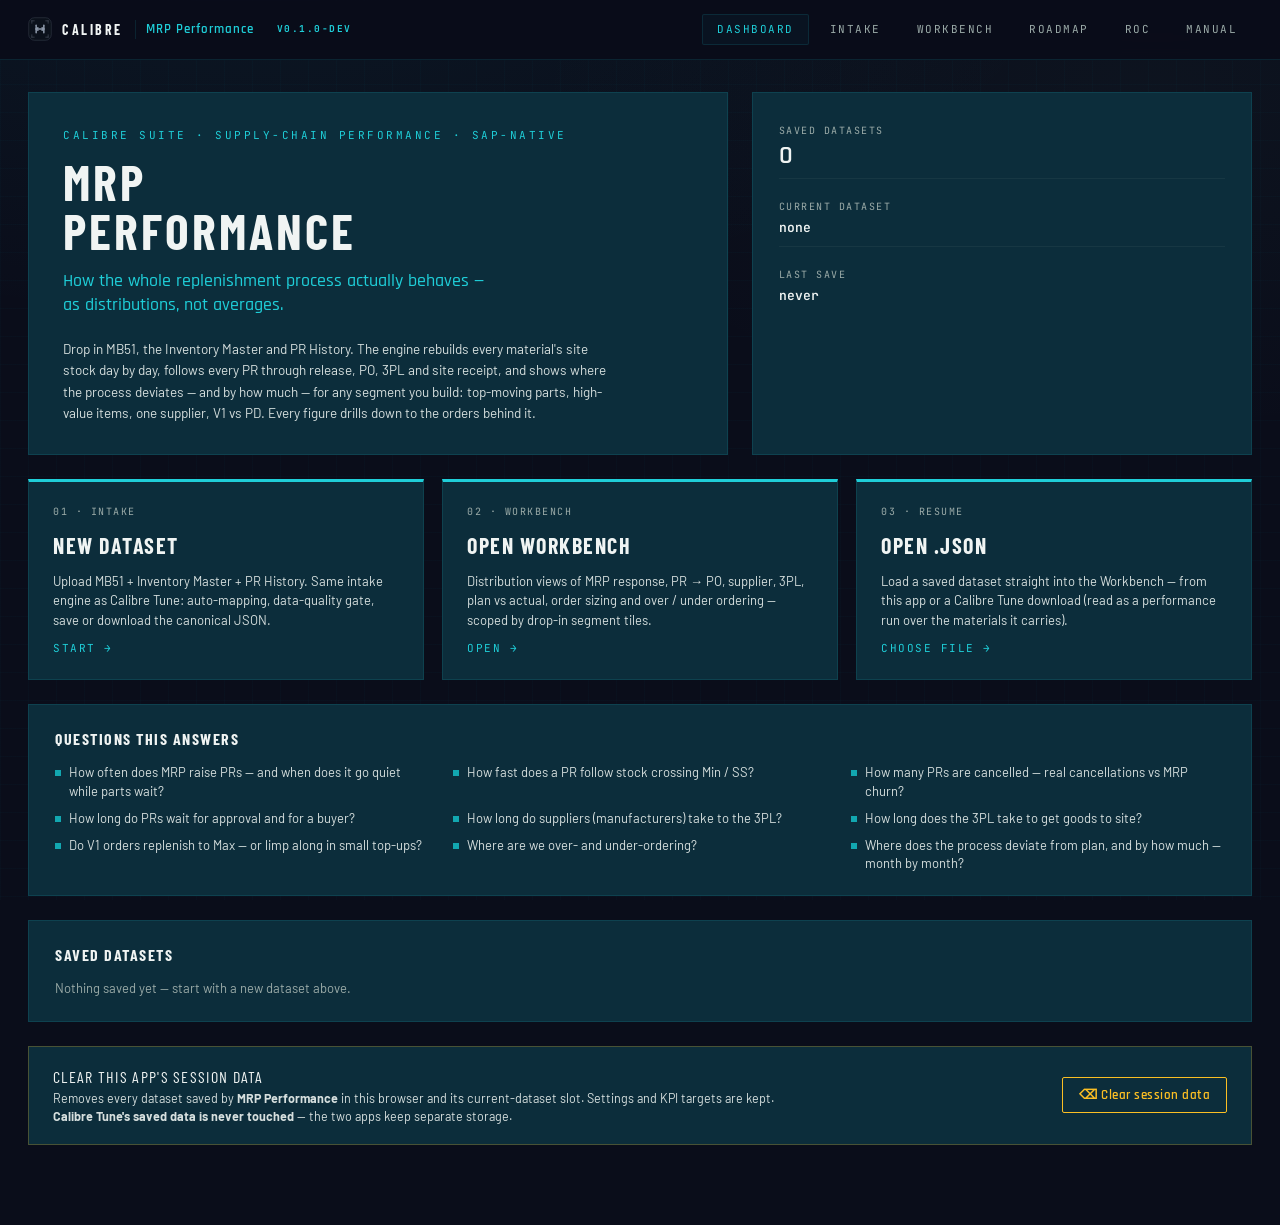
==== index.html @ d143a81c "v0.1.0-dev — supply-chain performance workbench (first build) - Intake: Calibre Tune's intake adapte" ====
<!DOCTYPE html>
<!--═══ BUILD-STAMP ═══════════════════════════════════════════════════════
     Calibre MRP Performance · v0.1.0-dev (dev tip)
     Repo : https://github.com/aisandbox-bj/MRP-Performance
     RoC  : record-of-change.html        (what changed + how to roll back)
═════════════════════════════════════════════════════════════════════════-->
<html lang="en">
<head>
<meta charset="UTF-8" />
<meta name="viewport" content="width=device-width, initial-scale=1" />
<title>MRP Performance · Dashboard</title>
<meta name="app-version" content="0.1.0-dev" />
<meta name="app-released" content="2026-09-25" />
<meta name="app-repo" content="https://github.com/aisandbox-bj/MRP-Performance" />
<link rel="stylesheet" href="shared/brand-tokens.css" />
<link rel="stylesheet" href="shared/perf.css" />
<style>
.hero{ display:grid; grid-template-columns:1.4fr 1fr; gap:24px; margin-bottom:24px; }
@media (max-width:780px){ .hero{ grid-template-columns:1fr; } }
.hero-headline{ background:var(--bg-panel); border:1px solid var(--border-soft); padding:34px 34px 30px; }
.hero-headline .pre{ font-family:var(--font-mono); color:var(--accent); letter-spacing:2.5px; font-size:11px; text-transform:uppercase; margin-bottom:14px; }
.hero-headline h1{ font-family:var(--font-display); font-weight:700; font-size:50px; letter-spacing:3px; line-height:.98; text-transform:uppercase; color:var(--text-pri); margin-bottom:14px; }
.hero-headline .sub{ font-family:var(--font-heading); font-weight:500; font-size:18px; color:var(--accent); line-height:1.35; margin-bottom:20px; }
.hero-headline .body{ font-size:13.5px; color:var(--text-sec); line-height:1.6; max-width:560px; }
.hero-stats{ background:var(--bg-panel); border:1px solid var(--border-soft); padding:22px 26px; display:flex; flex-direction:column; gap:12px; }
.hero-stats .lab{ font-family:var(--font-mono); font-size:10px; letter-spacing:1.5px; color:var(--text-muted); text-transform:uppercase; display:block; margin-bottom:4px; }
.hero-stats .stat-row{ padding:8px 0; border-bottom:1px solid rgba(155,171,168,0.08); }
.hero-stats .stat-row:last-child{ border-bottom:none; }
.hero-stats .v{ font-family:var(--font-heading); font-size:26px; font-weight:600; color:var(--text-pri); line-height:1.1; }
.hero-stats .v.small{ font-family:var(--font-mono); font-size:13px; line-height:1.5; }
.tile-grid{ display:grid; grid-template-columns:repeat(3, 1fr); gap:18px; margin-bottom:24px; }
@media (max-width:900px){ .tile-grid{ grid-template-columns:1fr; } }
.tile{ background:var(--bg-panel); border:1px solid var(--border-soft); border-top:3px solid var(--accent); padding:22px 24px; display:flex; flex-direction:column; gap:10px; color:inherit; cursor:pointer; transition:border-color .15s; }
.tile:hover{ border-color:var(--border-strong); }
.tile .badge{ font-family:var(--font-mono); font-size:10px; letter-spacing:1.5px; text-transform:uppercase; color:var(--text-muted); }
.tile h3{ font-family:var(--font-display); font-size:22px; font-weight:700; letter-spacing:1.5px; text-transform:uppercase; color:var(--text-pri); }
.tile p{ font-size:13px; color:var(--text-sec); line-height:1.5; flex:1; }
.tile .arrow{ font-family:var(--font-mono); font-size:11px; letter-spacing:1.5px; text-transform:uppercase; color:var(--accent); }
.questions{ background:var(--bg-panel); border:1px solid var(--border-soft); padding:22px 26px; margin-bottom:24px; }
.questions h3, .recent h3{ font-family:var(--font-display); font-size:16px; letter-spacing:1.5px; text-transform:uppercase; color:var(--text-pri); margin-bottom:12px; }
.qlist{ display:grid; grid-template-columns:repeat(auto-fill, minmax(300px, 1fr)); gap:8px 24px; }
.qlist div{ font-size:13px; color:var(--text-sec); line-height:1.45; padding-left:14px; position:relative; }
.qlist div::before{ content:""; position:absolute; left:0; top:7px; width:6px; height:6px; background:var(--calibre-perf); }
.recent{ background:var(--bg-panel); border:1px solid var(--border-soft); padding:22px 26px; margin-bottom:24px; }
.recent table{ width:100%; border-collapse:collapse; font-size:13px; }
.recent th{ text-align:left; font-family:var(--font-mono); font-size:10px; letter-spacing:1.3px; text-transform:uppercase; color:var(--text-muted); padding:6px 8px; border-bottom:1px solid var(--border-soft); }
.recent td{ padding:8px; border-bottom:1px solid rgba(155,171,168,0.06); color:var(--text-sec); }
.recent td a{ margin-right:14px; font-family:var(--font-mono); font-size:11px; letter-spacing:1px; text-transform:uppercase; }
.recent td a.delete{ color:var(--text-muted); }
.recent td a.delete:hover{ color:var(--status-crit); }
.empty{ color:var(--text-muted); font-size:13px; }
.clear-session{ display:flex; align-items:center; gap:20px; background:var(--bg-panel); border:1px solid rgba(251,191,36,.25); padding:18px 24px; }
.clear-session .t{ font-family:var(--font-display); font-size:16px; letter-spacing:1.3px; text-transform:uppercase; color:var(--text-pri); }
.clear-session .d{ font-size:12.5px; color:var(--text-sec); line-height:1.5; max-width:760px; }
.clear-session button{ margin-left:auto; color:var(--status-warn); border-color:var(--status-warn); white-space:nowrap; }
</style>
</head>
<body>

<nav class="appnav">
  <div class="brand">
    <span class="brand-mark"><svg viewBox="0 0 100 100" fill="none" role="img" aria-label="Calibre"><rect x="3" y="3" width="94" height="94" rx="24" fill="#0B111B" stroke="currentColor" stroke-opacity=".42" stroke-width="2"/><g stroke="currentColor" stroke-opacity=".55" stroke-width="2.4" stroke-linecap="round"><path d="M16 16 H26 M16 16 V26"/><path d="M84 16 H74 M84 16 V26"/><path d="M16 84 H26 M16 84 V74"/><path d="M84 84 H74 M84 84 V74"/></g><g stroke="currentColor" stroke-width="6.5" stroke-linecap="round" stroke-linejoin="round" fill="none"><path d="M34 34 V66"/><path d="M66 34 V66"/><path d="M34 50 H66"/><path d="M34 50 L41 45 M34 50 L41 55"/><path d="M66 50 L59 45 M66 50 L59 55"/></g></svg></span>
    Calibre
    <span class="brand-app">MRP Performance</span>
    <a class="sub" href="record-of-change.html" title="Record of Change — version history, what changed, rollback steps">v0.1.0-dev</a>
  </div>
  <div class="links">
    <a href="index.html" class="active">Dashboard</a>
    <a href="intake/intake.html">Intake</a>
    <a href="workbench/workbench.html">Workbench</a>
    <a href="roadmap.html">Roadmap</a>
    <a href="record-of-change.html">RoC</a>
    <a href="user-manual.html">Manual</a>
  </div>
</nav>

<main class="shell">
  <div class="hero">
    <div class="hero-headline">
      <div class="pre">Calibre suite · supply-chain performance · SAP-native</div>
      <h1>MRP<br/>Performance</h1>
      <div class="sub">How the whole replenishment process actually behaves —<br/>as distributions, not averages.</div>
      <div class="body">
        Drop in MB51, the Inventory Master and PR History. The engine rebuilds every material's
        site stock day by day, follows every PR through release, PO, 3PL and site receipt, and shows
        where the process deviates — and by how much — for any segment you build: top-moving parts,
        high-value items, one supplier, V1 vs PD. Every figure drills down to the orders behind it.
      </div>
    </div>
    <div class="hero-stats">
      <div class="stat-row"><span class="lab">Saved datasets</span><div class="v" id="statIntakes">0</div></div>
      <div class="stat-row"><span class="lab">Current dataset</span><div class="v small" id="statCurrent">—</div></div>
      <div class="stat-row"><span class="lab">Last save</span><div class="v small" id="statLast">—</div></div>
    </div>
  </div>

  <div class="tile-grid">
    <a href="intake/intake.html" class="tile">
      <span class="badge">01 · Intake</span>
      <h3>New dataset</h3>
      <p>Upload MB51 + Inventory Master + PR History. Same intake engine as Calibre Tune: auto-mapping, data-quality gate, save or download the canonical JSON.</p>
      <span class="arrow">Start →</span>
    </a>
    <a href="workbench/workbench.html" class="tile">
      <span class="badge">02 · Workbench</span>
      <h3>Open workbench</h3>
      <p>Distribution views of MRP response, PR → PO, supplier, 3PL, plan vs actual, order sizing and over / under ordering — scoped by drop-in segment tiles.</p>
      <span class="arrow">Open →</span>
    </a>
    <a href="#" id="tileUpload" class="tile">
      <span class="badge">03 · Resume</span>
      <h3>Open .json</h3>
      <p>Load a saved dataset straight into the Workbench — from this app or a Calibre Tune download (read as a performance run over the materials it carries).</p>
      <span class="arrow">Choose file →</span>
    </a>
  </div>
  <input type="file" id="uploadJson" accept=".json" class="hidden" />

  <div class="questions">
    <h3>Questions this answers</h3>
    <div class="qlist">
      <div>How often does MRP raise PRs — and when does it go quiet while parts wait?</div>
      <div>How fast does a PR follow stock crossing Min / SS?</div>
      <div>How many PRs are cancelled — real cancellations vs MRP churn?</div>
      <div>How long do PRs wait for approval and for a buyer?</div>
      <div>How long do suppliers (manufacturers) take to the 3PL?</div>
      <div>How long does the 3PL take to get goods to site?</div>
      <div>Do V1 orders replenish to Max — or limp along in small top-ups?</div>
      <div>Where are we over- and under-ordering?</div>
      <div>Where does the process deviate from plan, and by how much — month by month?</div>
    </div>
  </div>

  <div class="recent">
    <h3>Saved datasets</h3>
    <table id="recentTable"><thead><tr><th>Name</th><th>Saved</th><th></th></tr></thead><tbody id="recentBody"></tbody></table>
    <div id="recentEmpty" class="empty hidden">Nothing saved yet — start with a new dataset above.</div>
  </div>

  <div class="clear-session">
    <div>
      <div class="t">Clear this app's session data</div>
      <div class="d">Removes every dataset saved by <b>MRP Performance</b> in this browser and its current-dataset slot. Settings and KPI targets are kept. <b>Calibre Tune's saved data is never touched</b> — the two apps keep separate storage.</div>
    </div>
    <button id="btnClear">⌫ Clear session data</button>
  </div>
</main>

<script src="shared/canonical-schema.js"></script>
<script src="shared/storage.js"></script>
<script>
(async () => {
  const $ = (s) => document.querySelector(s);
  const esc = (s) => String(s == null ? '' : s).replace(/[&<>"']/g, c => ({ '&':'&amp;', '<':'&lt;', '>':'&gt;', '"':'&quot;', "'":'&#39;' })[c]);
  const idx = (await AppStorage.get('intakes.index')) || [];
  $('#statIntakes').textContent = idx.length.toString();
  $('#statLast').textContent = idx[0] ? String(idx[0].createdAt || '').replace('T', ' · ').slice(0, 19) : 'never';
  const cur = await AppStorage.get('intake.current');
  $('#statCurrent').textContent = cur ? (cur.metadata && cur.metadata.assessmentName) || 'unnamed' : 'none';

  if (!idx.length) { $('#recentTable').classList.add('hidden'); $('#recentEmpty').classList.remove('hidden'); }
  else {
    $('#recentBody').innerHTML = idx.slice(0, 20).map(e => `<tr><td>${esc(e.name)}</td><td class="mono">${esc(String(e.createdAt || '').replace('T', ' ').slice(0, 16))}</td>
      <td><a href="#" class="open" data-name="${esc(e.name)}">Open →</a><a href="#" class="delete" data-name="${esc(e.name)}">Delete</a></td></tr>`).join('');
    document.querySelectorAll('a.open').forEach(a => a.addEventListener('click', async (ev) => {
      ev.preventDefault();
      const json = await AppStorage.get('intake.' + a.dataset.name);
      if (!json) { alert('Dataset not found in this browser.'); return; }
      await AppStorage.set('intake.current', json);
      location.href = 'workbench/workbench.html';
    }));
    document.querySelectorAll('a.delete').forEach(a => a.addEventListener('click', async (ev) => {
      ev.preventDefault();
      const name = a.dataset.name;
      if (!confirm(`Delete saved dataset "${name}" from this browser?\n\nThis cannot be undone. Downloaded .json files on disk are not affected.`)) return;
      await AppStorage.del('intake.' + name);
      const next = ((await AppStorage.get('intakes.index')) || []).filter(e => e.name !== name);
      await AppStorage.set('intakes.index', next);
      const c = await AppStorage.get('intake.current');
      if (c && c.metadata && c.metadata.assessmentName === name) await AppStorage.del('intake.current');
      location.reload();
    }));
  }

  $('#tileUpload').addEventListener('click', (e) => { e.preventDefault(); $('#uploadJson').click(); });
  $('#uploadJson').addEventListener('change', async (e) => {
    const f = e.target.files[0]; if (!f) return;
    try {
      const json = JSON.parse(await f.text());
      delete json._analystData;     // Tune's analyst layer — never restored here
      const v = CanonicalSchema.validateShape(json);
      if (!v.ok) { alert('Not a canonical dataset:\n\n' + v.errors.join('\n')); return; }
      await AppStorage.set('intake.current', json);
      location.href = 'workbench/workbench.html';
    } catch (err) { alert('Could not read that file:\n\n' + err.message); }
    e.target.value = '';
  });

  $('#btnClear').addEventListener('click', async () => {
    const keys = (await AppStorage.keys()).filter(k => !k.startsWith('settings.'));
    if (!keys.length) { alert('Nothing to clear.'); return; }
    if (!confirm(`Remove ${keys.length} saved item${keys.length === 1 ? '' : 's'} from MRP Performance in this browser?\n\nSettings and KPI targets are kept. Calibre Tune's data is not affected. This cannot be undone.`)) return;
    for (const k of keys) await AppStorage.del(k);
    location.reload();
  });
})();
</script>
</body>
</html>
---- shared/brand-tokens.css ----
/* ═══════════════════════════════════════════════════════════════════════════
   Inventory Optimization App · Birchwood Advisory + NumaCore-aligned tokens
   Architecture grammar: NumaCore Lens (cooler dark backgrounds, panel cards,
   hex grid + glow blobs). Accent system: Birchwood cyan as the product accent.
═══════════════════════════════════════════════════════════════════════════ */

@import url('https://fonts.googleapis.com/css2?family=Rajdhani:wght@400;500;600;700&family=Barlow:wght@300;400;500;600;700&family=Barlow+Condensed:wght@500;600;700&family=JetBrains+Mono:wght@400;500&display=swap');

:root{
  /* ─── Backgrounds (NumaCore-style, cooler blue-black) ───────────────────── */
  --bg-void:        #0A0D1A;
  --bg-deep:        #040E1C;
  --bg-surface:     #080C14;
  --bg-chrome:      #14161D;
  --bg-panel:       #0C2D3B;   /* Birchwood deep navy — used for panel cards */
  --bg-panel-2:     #091F2D;   /* alternating row tone */
  --bg-elevated:    #164049;   /* dark teal — table headers / sidebar */

  --border:         #2A2D3A;
  --border-soft:    rgba(31, 206, 216, 0.12);
  --border-strong:  rgba(31, 206, 216, 0.45);

  /* ─── Accent system (product accent = Birchwood cyan) ───────────────────── */
  --accent:         #1FCED8;   /* primary product accent */
  --accent-glow:    #4FC2D7;
  --accent-soft:    #86D6CF;
  --accent-light:   #ABEFEB;
  --accent-green:   #5AB69D;   /* secondary accent — birch / nature thread */

  /* ─── Calibre suite marks (brand pack v1 · 2026-08-16) ──────────────────── */
  --calibre-steel:  #8C97A8;   /* Calibre parent / neutral */
  --calibre-trace:  #378ADD;   /* Trace — blue   */
  --calibre-trend:  #9B97E8;   /* Trend — violet */
  --calibre-forge:  #C88A34;   /* Forge — amber  */

  /* ─── Status colours (semantic only — never decorative) ─────────────────── */
  --status-ok:      #34D399;
  --status-warn:    #FBBF24;
  --status-crit:    #EF4444;
  --status-info:    #1FCED8;
  --status-wr:      #7B2D8B;   /* winter-road / seasonal review */

  /* ─── Text ─────────────────────────────────────────────────────────────── */
  --text-pri:       #F0F4F3;
  --text-sec:       #D6DFDE;
  --text-muted:     #9BABA8;
  --text-disabled:  #5C7270;
  --text-mono-d:    #5C6078;

  /* ─── Typography ───────────────────────────────────────────────────────── */
  --font-display:   'Barlow Condensed', sans-serif;
  --font-heading:   'Rajdhani', sans-serif;
  --font-body:      'Barlow', sans-serif;
  --font-mono:      'JetBrains Mono', monospace;

  /* ─── Spacing primitives ───────────────────────────────────────────────── */
  --r-sm:           2px;       /* keep corners sharp — industrial feel */
  --r-md:           4px;
  --r-none:         0;

  /* ─── Z layers ─────────────────────────────────────────────────────────── */
  --z-nav:          100;
  --z-modal:        500;
  --z-toast:        900;
}

/* ─── Reset ─────────────────────────────────────────────────────────────── */
*,*::before,*::after{ box-sizing:border-box; margin:0; padding:0; }
html,body{
  background:var(--bg-void);
  color:var(--text-sec);
  font-family:var(--font-body);
  font-weight:400;
  line-height:1.5;
  font-size:14px;
  min-height:100vh;
  overflow-x:hidden;
}
body{
  background:
    radial-gradient(ellipse 1200px 600px at 20% -10%, rgba(31,206,216,0.06), transparent 70%),
    radial-gradient(ellipse 900px 500px at 90% 10%, rgba(90,182,157,0.04), transparent 70%),
    var(--bg-void);
  background-attachment:fixed;
  position:relative;
}
/* Hex grid overlay — NumaCore signature motif */
body::before{
  content:"";
  position:fixed;
  inset:0;
  pointer-events:none;
  background-image:
    linear-gradient(rgba(31,206,216,0.025) 1px, transparent 1px),
    linear-gradient(90deg, rgba(31,206,216,0.025) 1px, transparent 1px);
  background-size:28px 28px;
  z-index:0;
}

/* ─── Typography utilities ──────────────────────────────────────────────── */
.h1{ font-family:var(--font-display); font-weight:700; text-transform:uppercase; letter-spacing:3px; line-height:1.05; color:var(--text-pri); }
.h2{ font-family:var(--font-display); font-weight:700; text-transform:uppercase; letter-spacing:2px; line-height:1.1; color:var(--text-pri); }
.h3{ font-family:var(--font-heading); font-weight:600; color:var(--text-pri); letter-spacing:.5px; }
.h4{ font-family:var(--font-display); font-weight:700; text-transform:uppercase; letter-spacing:1.5px; color:var(--text-pri); }
.eyebrow{ font-family:var(--font-mono); font-size:11px; text-transform:uppercase; letter-spacing:2px; color:var(--accent); }
.label{ font-family:var(--font-mono); font-size:11px; text-transform:uppercase; letter-spacing:1.5px; color:var(--text-muted); }
.mono{ font-family:var(--font-mono); }
.muted{ color:var(--text-muted); }
.cyan{ color:var(--accent); }
.green{ color:var(--accent-green); }
.amber{ color:var(--status-warn); }
.crit{ color:var(--status-crit); }
.ok{ color:var(--status-ok); }

/* ─── Common element baseline ───────────────────────────────────────────── */
button{
  background:transparent;
  border:1px solid var(--border-soft);
  color:var(--text-sec);
  font-family:var(--font-heading);
  font-weight:600;
  font-size:13px;
  letter-spacing:.5px;
  padding:9px 16px;
  cursor:pointer;
  transition:border-color .15s, background .15s, color .15s;
  border-radius:var(--r-sm);
}
button:hover{ border-color:var(--accent); color:var(--text-pri); background:rgba(31,206,216,0.05); }
button:disabled{ opacity:.4; cursor:not-allowed; }

button.primary{
  background:var(--accent);
  color:var(--bg-void);
  border-color:var(--accent);
  font-weight:700;
}
button.primary:hover{ background:var(--accent-glow); border-color:var(--accent-glow); color:var(--bg-void); }
button.ghost{ border-color:transparent; }
button.ghost:hover{ border-color:var(--border-soft); }
button.danger{ border-color:rgba(239,68,68,.4); color:var(--status-crit); }
button.danger:hover{ border-color:var(--status-crit); background:rgba(239,68,68,0.08); color:#fff; }

input[type="text"], input[type="number"], input[type="date"], input[type="password"], select, textarea{
  background:var(--bg-deep);
  border:1px solid var(--border);
  color:var(--text-pri);
  font-family:var(--font-body);
  font-size:14px;
  padding:8px 12px;
  border-radius:var(--r-sm);
  width:100%;
  transition:border-color .15s;
}
input:focus, select:focus, textarea:focus{
  outline:none;
  border-color:var(--accent);
  box-shadow:0 0 0 3px rgba(31,206,216,0.10);
}
textarea{ font-family:var(--font-mono); font-size:12.5px; resize:vertical; min-height:120px; line-height:1.5; }

a{ color:var(--accent); text-decoration:none; }
a:hover{ color:var(--accent-glow); }

/* ─── Panel / card grammar (Lens-style) ─────────────────────────────────── */
.panel{
  background:var(--bg-panel);
  border:1px solid var(--border-soft);
  border-radius:var(--r-md);
  padding:24px;
  position:relative;
  overflow:hidden;
}
.panel::before{
  content:"";
  position:absolute;
  width:300px; height:300px;
  border-radius:50%;
  background:rgba(31,206,216,0.10);
  filter:blur(80px);
  top:-100px; right:-100px;
  pointer-events:none;
  z-index:0;
}
.panel > *{ position:relative; z-index:1; }

.panel-eyebrow{
  font-family:var(--font-mono);
  font-size:10px;
  text-transform:uppercase;
  letter-spacing:2px;
  color:var(--accent);
  opacity:.85;
  margin-bottom:8px;
}

.panel-title{
  font-family:var(--font-heading);
  font-size:22px;
  font-weight:600;
  color:var(--text-pri);
  letter-spacing:.5px;
  margin-bottom:6px;
  line-height:1.2;
}

.panel-sub{
  font-family:var(--font-body);
  font-size:13.5px;
  color:var(--text-muted);
  line-height:1.5;
  margin-bottom:18px;
}

/* ─── Top nav ───────────────────────────────────────────────────────────── */
.appnav{
  position:sticky; top:0; z-index:var(--z-nav);
  display:flex; align-items:center; gap:24px;
  padding:14px 28px;
  background:rgba(10,13,26,0.92);
  backdrop-filter:blur(8px);
  border-bottom:1px solid var(--border-soft);
}
.appnav .brand{
  font-family:var(--font-display);
  font-weight:700;
  font-size:14px;
  letter-spacing:2.5px;
  text-transform:uppercase;
  color:var(--text-pri);
  display:flex; align-items:center; gap:10px;
}
.appnav .brand .dot{
  width:9px; height:9px; background:var(--accent); display:inline-block;
}
/* ─── Calibre brand lockup (icon + wordmark) — APP-BRAND-CALIBRE 2026-08-16 ─── */
.appnav .brand .brand-mark{ display:inline-flex; align-items:center; color:var(--calibre-steel); }
.appnav .brand .brand-mark svg{ width:24px; height:24px; display:block; }
.appnav .brand .brand-wm{ line-height:1; }
.appnav .brand .sub{
  font-family:var(--font-mono);
  font-size:9.5px;
  color:var(--accent);
  letter-spacing:1.5px;
  margin-left:6px;
  text-decoration:none;
  border:1px solid transparent;
  padding:2px 6px;
  transition:border-color .15s, background .15s, color .15s;
  cursor:pointer;
}
.appnav .brand a.sub:hover{
  border-color:rgba(31,206,216,0.5);
  background:rgba(31,206,216,0.06);
  color:var(--accent-glow);
}
.appnav .brand a.sub.active{
  background:rgba(31,206,216,0.10);
  border-color:rgba(31,206,216,0.5);
}
.appnav .links{ display:flex; gap:6px; margin-left:auto; }
.appnav .links a{
  font-family:var(--font-mono);
  font-size:11px;
  letter-spacing:1.5px;
  text-transform:uppercase;
  color:var(--text-muted);
  padding:6px 14px;
  border:1px solid transparent;
  border-radius:var(--r-sm);
}
.appnav .links a:hover, .appnav .links a.active{
  color:var(--accent);
  border-color:var(--border-soft);
  background:rgba(31,206,216,0.04);
}

/* ─── Page shell ────────────────────────────────────────────────────────── */
.shell{
  position:relative; z-index:1;
  max-width:1280px;
  margin:0 auto;
  padding:32px 28px 80px;
}

/* ─── Tables (consistent across pages) ──────────────────────────────────── */
.tbl{
  width:100%;
  border-collapse:collapse;
  font-family:var(--font-body);
  font-size:13px;
}
.tbl th{
  background:var(--bg-elevated);
  color:var(--text-muted);
  text-align:left;
  font-family:var(--font-mono);
  font-weight:500;
  letter-spacing:1.2px;
  text-transform:uppercase;
  font-size:10.5px;
  padding:10px 12px;
  border-bottom:1px solid var(--border-soft);
}
.tbl td{
  background:var(--bg-panel);
  color:var(--text-sec);
  padding:9px 12px;
  border-bottom:1px solid rgba(155,171,168,0.05);
  vertical-align:top;
}
.tbl tr:nth-child(even) td{ background:var(--bg-panel-2); }
.tbl td.mono{ font-family:var(--font-mono); }
.tbl td.num{ font-family:var(--font-mono); text-align:right; color:var(--accent); }

/* ─── Status pill ───────────────────────────────────────────────────────── */
.pill{
  display:inline-flex; align-items:center; gap:7px;
  padding:4px 10px;
  background:rgba(255,255,255,0.03);
  border:1px solid var(--border-soft);
  font-family:var(--font-mono);
  font-size:10.5px;
  letter-spacing:1.3px;
  text-transform:uppercase;
  color:var(--text-sec);
  border-radius:var(--r-sm);
  white-space:nowrap;
}
.pill .dot{ width:8px; height:8px; display:inline-block; flex-shrink:0; }
.pill.ok    { color:var(--status-ok);   border-color:rgba(52,211,153,.30); }
.pill.ok    .dot{ background:var(--status-ok); }
.pill.warn  { color:var(--status-warn); border-color:rgba(251,191,36,.30); }
.pill.warn  .dot{ background:var(--status-warn); }
.pill.crit  { color:var(--status-crit); border-color:rgba(239,68,68,.30); }
.pill.crit  .dot{ background:var(--status-crit); }
.pill.cyan  { color:var(--accent);      border-color:rgba(31,206,216,.30); }
.pill.cyan  .dot{ background:var(--accent); }
.pill.wr    { color:#B07CC6;            border-color:rgba(155,89,182,.40); }
.pill.wr    .dot{ background:#9B59B6; }

/* ─── Tab bar ───────────────────────────────────────────────────────────── */
.tabs{
  display:flex;
  border-bottom:1px solid var(--border-soft);
  margin-bottom:18px;
}
.tabs .tab{
  font-family:var(--font-display);
  font-weight:700;
  font-size:14px;
  text-transform:uppercase;
  letter-spacing:1.5px;
  color:var(--text-muted);
  padding:11px 20px;
  border:none;
  border-bottom:2px solid transparent;
  background:transparent;
  cursor:pointer;
  transition:color .15s, border-color .15s;
  border-radius:0;
}
.tabs .tab:hover{ color:var(--text-pri); background:transparent; border-bottom-color:var(--border-soft); }
.tabs .tab.active{ color:var(--accent); border-bottom-color:var(--accent); }

/* ─── Drop zone ─────────────────────────────────────────────────────────── */
.drop{
  background:var(--bg-deep);
  border:2px dashed var(--border);
  padding:22px 20px;
  cursor:pointer;
  transition:border-color .15s, background .15s;
  text-align:left;
  position:relative;
}
.drop:hover, .drop.dragover{
  border-color:var(--accent);
  background:rgba(31,206,216,0.04);
}
.drop.loaded{ border-color:var(--accent-green); border-style:solid; }
.drop .name{
  font-family:var(--font-display);
  font-weight:700;
  font-size:14px;
  text-transform:uppercase;
  letter-spacing:1.5px;
  color:var(--text-pri);
  margin-bottom:4px;
}
.drop .hint{
  font-family:var(--font-mono);
  font-size:10.5px;
  color:var(--text-muted);
  letter-spacing:.5px;
  line-height:1.45;
}
.drop .file{
  font-family:var(--font-mono);
  font-size:11px;
  color:var(--accent);
  margin-top:8px;
  display:block;
  word-break:break-all;
}
.drop input[type="file"]{
  position:absolute; inset:0;
  opacity:0; cursor:pointer;
}

/* ─── Toast / inline message ────────────────────────────────────────────── */
.toast{
  position:fixed;
  bottom:20px; right:20px;
  z-index:var(--z-toast);
  padding:12px 18px;
  background:var(--bg-panel);
  border:1px solid var(--border-soft);
  border-left:3px solid var(--accent);
  color:var(--text-sec);
  font-family:var(--font-mono);
  font-size:12px;
  letter-spacing:.3px;
  max-width:340px;
  animation:slidein .3s ease-out;
}
.toast.ok   { border-left-color:var(--status-ok);   }
.toast.warn { border-left-color:var(--status-warn); }
.toast.crit { border-left-color:var(--status-crit); }
@keyframes slidein{ from{ transform:translateX(20px); opacity:0; } to{ transform:none; opacity:1; } }

/* ─── Misc ──────────────────────────────────────────────────────────────── */
.divider{ height:1px; background:var(--border-soft); margin:18px 0; border:none; }
.divider.heavy{ background:var(--accent); opacity:.4; height:2px; }
.row{ display:flex; gap:14px; align-items:center; }
.col{ display:flex; flex-direction:column; gap:10px; }
.spacer{ flex:1; }
.hidden{ display:none !important; }
.scroll-y{ overflow-y:auto; max-height:420px; }
---- shared/perf.css ----
/* ═══════════════════════════════════════════════════════════════════════════
   shared/perf.css · Calibre MRP Performance v0.1.0-dev
   App-level additions on top of the borrowed Calibre brand-tokens.css:
   nav app label, chart text + tooltip, stat strips, drill tables.
═══════════════════════════════════════════════════════════════════════════ */

:root{
  --calibre-perf: #12A7B0;          /* MRP Performance — chart slot 1 cyan */
  --chart-surface: #091F2D;         /* the surface the chart palette was validated on */
}

/* nav: app label next to the Calibre wordmark */
.appnav .brand .brand-app{
  font-family:var(--font-heading);
  font-weight:600;
  font-size:13px;
  letter-spacing:1px;
  text-transform:none;
  color:var(--accent);
  border-left:1px solid var(--border-soft);
  padding-left:10px;
  margin-left:2px;
}

/* ─── chart text ─────────────────────────────────────────────────────────── */
.pc-svg{ display:block; max-width:100%; overflow:visible; }
.pc-svg text{ font-family:var(--font-mono); }
.pc-ax{ font-size:10.5px; fill:var(--text-muted); font-variant-numeric:tabular-nums; }
.pc-ax.pc-warn{ fill:var(--status-warn); }
.pc-mk{ font-size:10.5px; fill:var(--text-pri); }
.pc-mk.pc-tgt{ fill:var(--text-pri); font-weight:500; }
.pc-ttl{ font-size:10.5px; fill:var(--text-muted); letter-spacing:.8px; }
.pc-sub{ font-size:11px; fill:var(--text-sec); letter-spacing:.6px; }
.pc-svg [data-hit]{ cursor:pointer; outline:none; }
.pc-svg [data-hit]:hover, .pc-svg [data-hit]:focus{ fill:rgba(240,244,243,0.05); }
.pc-svg .pc-sel{ filter:brightness(1.35); }
.pc-empty{ padding:28px; text-align:center; color:var(--text-muted); font-family:var(--font-mono); font-size:12px; }

.pc-tip{
  position:fixed; z-index:950; display:none; pointer-events:none;
  background:#0B1622; border:1px solid var(--border-strong);
  padding:8px 10px; min-width:150px; max-width:320px;
  font-family:var(--font-body); font-size:12.5px; color:var(--text-sec);
  box-shadow:0 6px 18px rgba(0,0,0,.45);
}
.pc-tip-h{ font-family:var(--font-mono); font-size:10.5px; letter-spacing:.8px; color:var(--text-muted); margin-bottom:5px; }
.pc-tip-r{ display:flex; align-items:center; gap:6px; line-height:1.5; }
.pc-tip-r b{ color:var(--text-pri); font-weight:600; font-variant-numeric:tabular-nums; }
.pc-tip-k{ width:12px; height:3px; border-radius:2px; flex-shrink:0; }
.pc-tip-l{ color:var(--text-muted); }

.pc-legend{ display:flex; flex-wrap:wrap; gap:14px; margin:4px 0 6px; font-size:12px; color:var(--text-sec); }
.pc-lg{ display:inline-flex; align-items:center; gap:6px; }
.pc-sw{ width:12px; height:12px; border-radius:2px; display:inline-block; }
.pc-sw.line{ height:2px; width:16px; }

/* ─── cards / stat strip ─────────────────────────────────────────────────── */
.card{
  background:var(--chart-surface);
  border:1px solid var(--border-soft);
  border-radius:var(--r-md);
  padding:16px 18px 14px;
  margin-bottom:16px;
}
.card-h{ display:flex; align-items:baseline; gap:12px; flex-wrap:wrap; margin-bottom:8px; }
.card-t{ font-family:var(--font-heading); font-weight:600; font-size:16px; color:var(--text-pri); letter-spacing:.3px; }
.card-s{ font-size:12.5px; color:var(--text-muted); line-height:1.45; }
.card-actions{ margin-left:auto; display:flex; gap:6px; align-items:center; flex-wrap:wrap; }
.btn-sm{ padding:5px 10px; font-size:11.5px; }
.btn-sm.on{ border-color:var(--accent); color:var(--accent); background:rgba(31,206,216,.06); }

.stats{ display:grid; grid-template-columns:repeat(auto-fill, minmax(128px, 1fr)); gap:10px; margin:6px 0 12px; }
.stat{ background:rgba(255,255,255,.025); border:1px solid rgba(155,171,168,.10); padding:9px 11px; }
.stat .l{ font-family:var(--font-mono); font-size:9.5px; letter-spacing:1.2px; text-transform:uppercase; color:var(--text-muted); display:block; margin-bottom:3px; }
.stat .v{ font-family:var(--font-heading); font-weight:600; font-size:21px; color:var(--text-pri); line-height:1.1; }
.stat .v small{ font-size:12px; color:var(--text-muted); font-weight:500; margin-left:3px; }
.stat .d{ font-size:11px; color:var(--text-muted); margin-top:2px; line-height:1.35; }
.stat.warn .v{ color:var(--status-warn); }
.stat.clickable{ cursor:pointer; }
.stat.clickable:hover{ border-color:var(--border-strong); }

/* ─── tables ─────────────────────────────────────────────────────────────── */
.tblwrap{ overflow:auto; max-height:460px; border:1px solid var(--border-soft); }
.dt{ width:100%; border-collapse:collapse; font-size:12.5px; }
.dt th{
  position:sticky; top:0; z-index:1;
  background:var(--bg-elevated); color:var(--text-muted);
  font-family:var(--font-mono); font-weight:500; font-size:10px; letter-spacing:1px; text-transform:uppercase;
  text-align:left; padding:7px 9px; border-bottom:1px solid var(--border-soft); white-space:nowrap; cursor:pointer; user-select:none;
}
.dt th.num, .dt td.num{ text-align:right; }
.dt th .srt{ color:var(--accent); margin-left:3px; }
.dt td{ padding:6px 9px; border-bottom:1px solid rgba(155,171,168,.06); color:var(--text-sec); white-space:nowrap; font-variant-numeric:tabular-nums; }
.dt td.num{ font-family:var(--font-mono); font-size:12px; color:var(--text-pri); }
.dt td.wrap{ white-space:normal; min-width:180px; }
.dt tr:nth-child(even) td{ background:rgba(255,255,255,.018); }
.dt tr.click{ cursor:pointer; }
.dt tr.click:hover td{ background:rgba(31,206,216,.06); }
.dt td .bar{ display:inline-block; height:8px; background:var(--calibre-perf); border-radius:0 2px 2px 0; vertical-align:middle; margin-right:6px; }
.dt td .st-open{ color:var(--accent-soft); }
.dt td .st-oos{ color:var(--status-warn); }
.muted-note{ font-size:11.5px; color:var(--text-muted); margin-top:6px; line-height:1.45; }
.warn-note{ font-size:12px; color:var(--status-warn); margin:6px 0; line-height:1.45; }
.chip{
  display:inline-flex; align-items:center; gap:6px;
  font-family:var(--font-mono); font-size:10.5px; letter-spacing:.8px;
  padding:3px 8px; border:1px solid var(--border-strong); color:var(--accent); background:rgba(31,206,216,.05);
}
.chip button{ padding:0 4px; border:none; font-size:12px; line-height:1; color:var(--text-muted); }
.chip button:hover{ background:none; color:var(--text-pri); }

.toast{ position:fixed; }
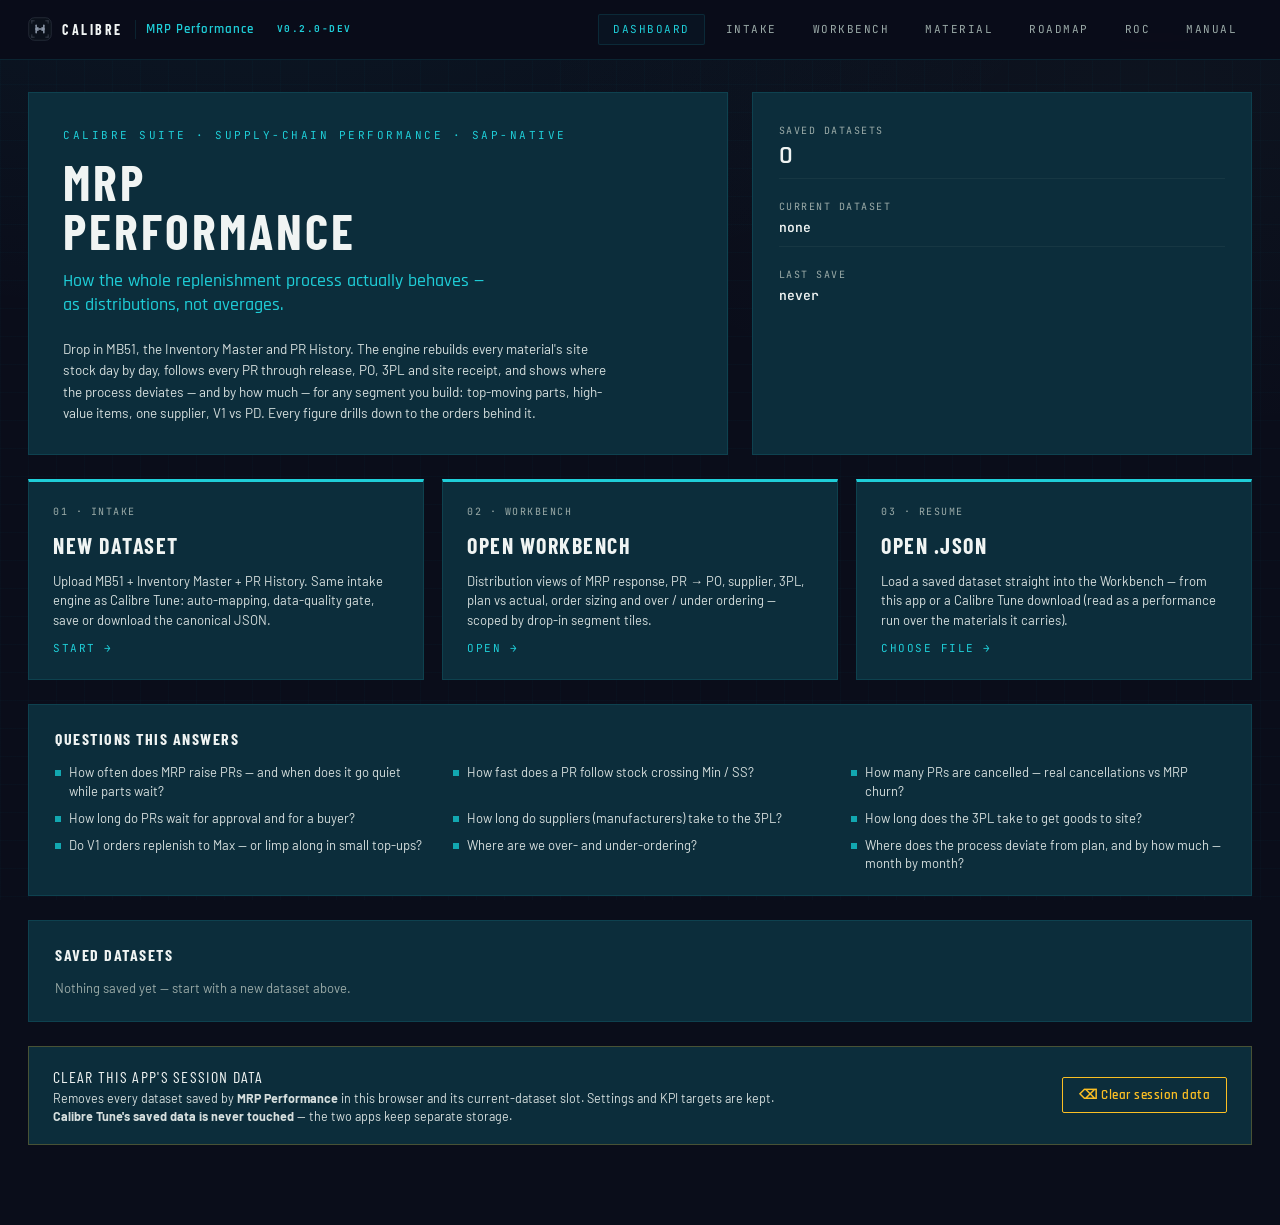
==== commit f210b42d: "v0.2.0-dev — material deep-dive, multi-material views, month-on-month bands - Material deep-dive (ma" ====
--- a/index.html
+++ b/index.html
@@ -1,6 +1,6 @@
 <!DOCTYPE html>
 <!--═══ BUILD-STAMP ═══════════════════════════════════════════════════════
-     Calibre MRP Performance · v0.1.0-dev (dev tip)
+     Calibre MRP Performance · v0.2.0-dev (dev tip)
      Repo : https://github.com/aisandbox-bj/MRP-Performance
      RoC  : record-of-change.html        (what changed + how to roll back)
 ═════════════════════════════════════════════════════════════════════════-->
@@ -9,7 +9,7 @@
 <meta charset="UTF-8" />
 <meta name="viewport" content="width=device-width, initial-scale=1" />
 <title>MRP Performance · Dashboard</title>
-<meta name="app-version" content="0.1.0-dev" />
+<meta name="app-version" content="0.2.0-dev" />
 <meta name="app-released" content="2026-09-25" />
 <meta name="app-repo" content="https://github.com/aisandbox-bj/MRP-Performance" />
 <link rel="stylesheet" href="shared/brand-tokens.css" />
@@ -62,12 +62,13 @@
     <span class="brand-mark"><svg viewBox="0 0 100 100" fill="none" role="img" aria-label="Calibre"><rect x="3" y="3" width="94" height="94" rx="24" fill="#0B111B" stroke="currentColor" stroke-opacity=".42" stroke-width="2"/><g stroke="currentColor" stroke-opacity=".55" stroke-width="2.4" stroke-linecap="round"><path d="M16 16 H26 M16 16 V26"/><path d="M84 16 H74 M84 16 V26"/><path d="M16 84 H26 M16 84 V74"/><path d="M84 84 H74 M84 84 V74"/></g><g stroke="currentColor" stroke-width="6.5" stroke-linecap="round" stroke-linejoin="round" fill="none"><path d="M34 34 V66"/><path d="M66 34 V66"/><path d="M34 50 H66"/><path d="M34 50 L41 45 M34 50 L41 55"/><path d="M66 50 L59 45 M66 50 L59 55"/></g></svg></span>
     Calibre
     <span class="brand-app">MRP Performance</span>
-    <a class="sub" href="record-of-change.html" title="Record of Change — version history, what changed, rollback steps">v0.1.0-dev</a>
+    <a class="sub" href="record-of-change.html" title="Record of Change — version history, what changed, rollback steps">v0.2.0-dev</a>
   </div>
   <div class="links">
     <a href="index.html" class="active">Dashboard</a>
     <a href="intake/intake.html">Intake</a>
     <a href="workbench/workbench.html">Workbench</a>
+    <a href="material/material.html">Material</a>
     <a href="roadmap.html">Roadmap</a>
     <a href="record-of-change.html">RoC</a>
     <a href="user-manual.html">Manual</a>
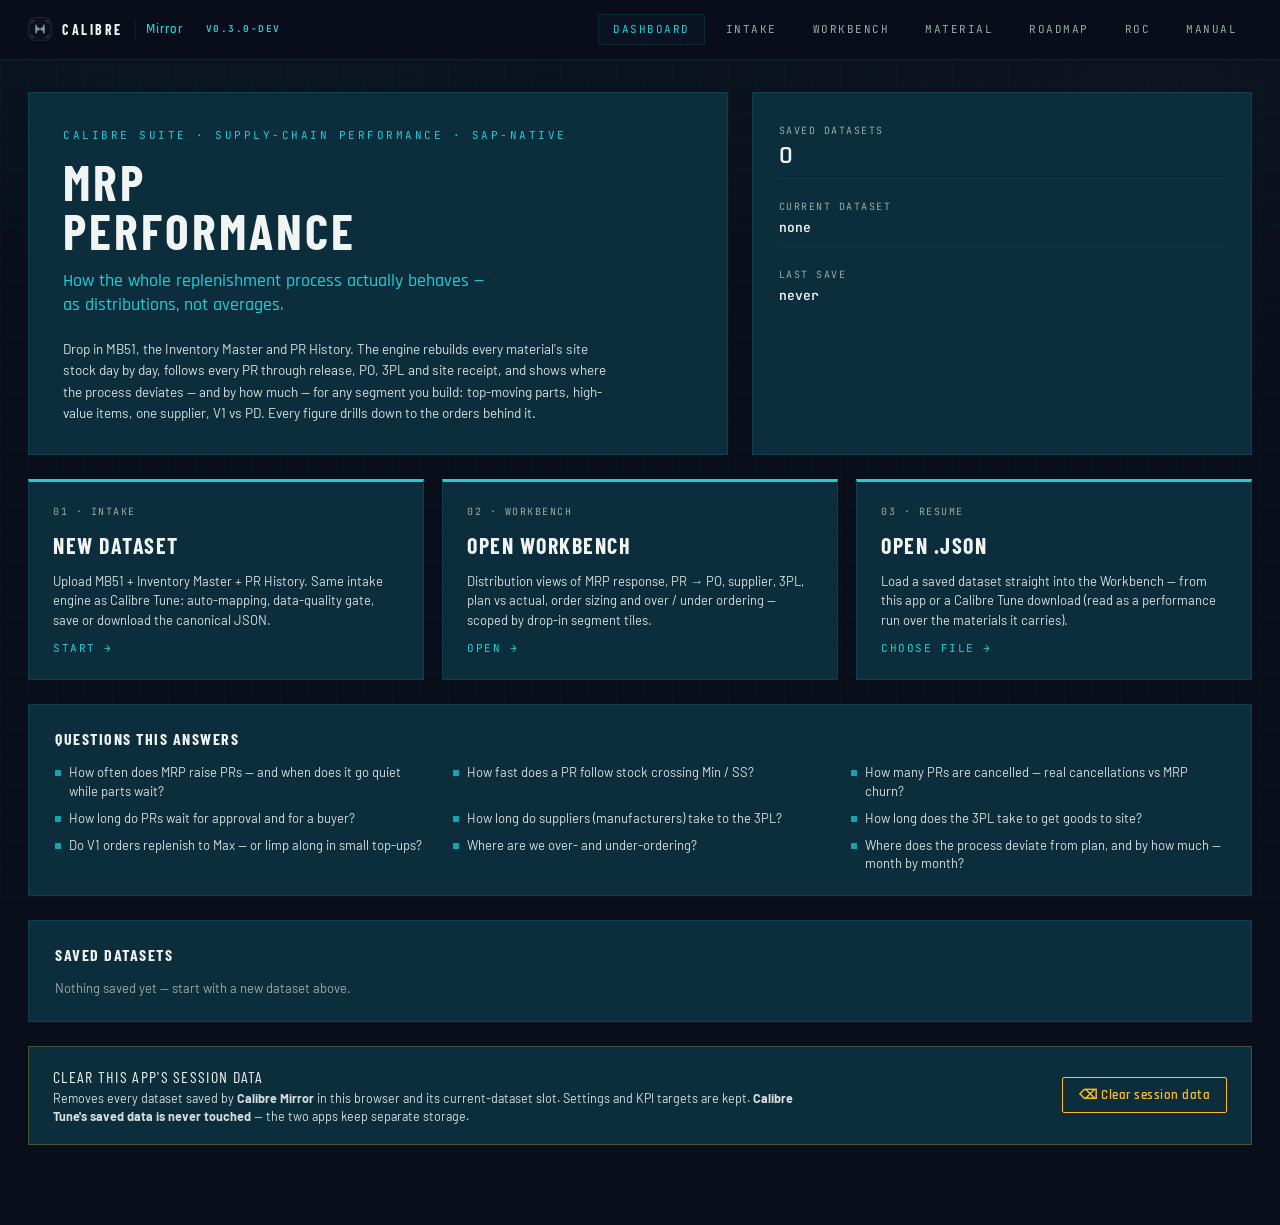
==== commit e40743e8: "v0.3.0-dev: Calibre Mirror - phase box plots, completed/in-flight histograms, filterable drill + Exc" ====
--- a/index.html
+++ b/index.html
@@ -1,17 +1,17 @@
 <!DOCTYPE html>
 <!--═══ BUILD-STAMP ═══════════════════════════════════════════════════════
-     Calibre MRP Performance · v0.2.0-dev (dev tip)
-     Repo : https://github.com/aisandbox-bj/MRP-Performance
+     Calibre Mirror · v0.3.0-dev (dev tip)
+     Repo : https://github.com/aisandbox-bj/Calibre-Mirror
      RoC  : record-of-change.html        (what changed + how to roll back)
 ═════════════════════════════════════════════════════════════════════════-->
 <html lang="en">
 <head>
 <meta charset="UTF-8" />
 <meta name="viewport" content="width=device-width, initial-scale=1" />
-<title>MRP Performance · Dashboard</title>
-<meta name="app-version" content="0.2.0-dev" />
+<title>Calibre Mirror · Dashboard</title>
+<meta name="app-version" content="0.3.0-dev" />
 <meta name="app-released" content="2026-09-25" />
-<meta name="app-repo" content="https://github.com/aisandbox-bj/MRP-Performance" />
+<meta name="app-repo" content="https://github.com/aisandbox-bj/Calibre-Mirror" />
 <link rel="stylesheet" href="shared/brand-tokens.css" />
 <link rel="stylesheet" href="shared/perf.css" />
 <style>
@@ -61,8 +61,8 @@
   <div class="brand">
     <span class="brand-mark"><svg viewBox="0 0 100 100" fill="none" role="img" aria-label="Calibre"><rect x="3" y="3" width="94" height="94" rx="24" fill="#0B111B" stroke="currentColor" stroke-opacity=".42" stroke-width="2"/><g stroke="currentColor" stroke-opacity=".55" stroke-width="2.4" stroke-linecap="round"><path d="M16 16 H26 M16 16 V26"/><path d="M84 16 H74 M84 16 V26"/><path d="M16 84 H26 M16 84 V74"/><path d="M84 84 H74 M84 84 V74"/></g><g stroke="currentColor" stroke-width="6.5" stroke-linecap="round" stroke-linejoin="round" fill="none"><path d="M34 34 V66"/><path d="M66 34 V66"/><path d="M34 50 H66"/><path d="M34 50 L41 45 M34 50 L41 55"/><path d="M66 50 L59 45 M66 50 L59 55"/></g></svg></span>
     Calibre
-    <span class="brand-app">MRP Performance</span>
-    <a class="sub" href="record-of-change.html" title="Record of Change — version history, what changed, rollback steps">v0.2.0-dev</a>
+    <span class="brand-app">Mirror</span>
+    <a class="sub" href="record-of-change.html" title="Record of Change — version history, what changed, rollback steps">v0.3.0-dev</a>
   </div>
   <div class="links">
     <a href="index.html" class="active">Dashboard</a>
@@ -141,7 +141,7 @@
   <div class="clear-session">
     <div>
       <div class="t">Clear this app's session data</div>
-      <div class="d">Removes every dataset saved by <b>MRP Performance</b> in this browser and its current-dataset slot. Settings and KPI targets are kept. <b>Calibre Tune's saved data is never touched</b> — the two apps keep separate storage.</div>
+      <div class="d">Removes every dataset saved by <b>Calibre Mirror</b> in this browser and its current-dataset slot. Settings and KPI targets are kept. <b>Calibre Tune's saved data is never touched</b> — the two apps keep separate storage.</div>
     </div>
     <button id="btnClear">⌫ Clear session data</button>
   </div>
@@ -200,7 +200,7 @@
   $('#btnClear').addEventListener('click', async () => {
     const keys = (await AppStorage.keys()).filter(k => !k.startsWith('settings.'));
     if (!keys.length) { alert('Nothing to clear.'); return; }
-    if (!confirm(`Remove ${keys.length} saved item${keys.length === 1 ? '' : 's'} from MRP Performance in this browser?\n\nSettings and KPI targets are kept. Calibre Tune's data is not affected. This cannot be undone.`)) return;
+    if (!confirm(`Remove ${keys.length} saved item${keys.length === 1 ? '' : 's'} from Calibre Mirror in this browser?\n\nSettings and KPI targets are kept. Calibre Tune's data is not affected. This cannot be undone.`)) return;
     for (const k of keys) await AppStorage.del(k);
     location.reload();
   });
--- a/shared/perf.css
+++ b/shared/perf.css
@@ -1,11 +1,11 @@
 /* ═══════════════════════════════════════════════════════════════════════════
-   shared/perf.css · Calibre MRP Performance v0.1.0-dev
+   shared/perf.css · Calibre Mirror v0.1.0-dev
    App-level additions on top of the borrowed Calibre brand-tokens.css:
    nav app label, chart text + tooltip, stat strips, drill tables.
 ═══════════════════════════════════════════════════════════════════════════ */
 
 :root{
-  --calibre-perf: #12A7B0;          /* MRP Performance — chart slot 1 cyan */
+  --calibre-perf: #12A7B0;          /* Calibre Mirror — chart slot 1 cyan */
   --chart-surface: #091F2D;         /* the surface the chart palette was validated on */
 }
 
@@ -53,6 +53,7 @@
 .pc-lg{ display:inline-flex; align-items:center; gap:6px; }
 .pc-sw{ width:12px; height:12px; border-radius:2px; display:inline-block; }
 .pc-sw.line{ height:2px; width:16px; }
+.pc-lg.off{ opacity:.35; text-decoration:line-through; }   /* MIRROR-HIST — a series switched off stays in the legend (no layout change) */
 
 /* ─── cards / stat strip ─────────────────────────────────────────────────── */
 .card{
@@ -110,3 +111,35 @@
 .chip button:hover{ background:none; color:var(--text-pri); }
 
 .toast{ position:fixed; }
+
+/* ─── PERF-NO-SHIFT — nothing on the page moves when a button is clicked ───── */
+/* one fixed-height status line: what a card is showing right now (counts,
+   the focused period, the zoom) — changes text, never height */
+.card-cap{ height:20px; line-height:20px; white-space:nowrap; overflow:hidden; text-overflow:ellipsis; font-size:12px; color:var(--text-sec); margin:-2px 0 6px; }
+.card-cap b{ color:var(--text-pri); font-weight:600; }
+.card-cap .muted{ color:var(--text-muted); }
+.card-cap button{ padding:0 6px; margin-left:4px; border:1px solid var(--border-strong); font-size:11px; line-height:16px; color:var(--accent); background:rgba(31,206,216,.05); }
+.card-cap button:hover{ color:var(--text-pri); }
+/* a table view that opens over its chart instead of below it */
+.swapbox{ position:relative; }
+.swap-table{ position:absolute; inset:0; overflow:auto; z-index:3; background:var(--chart-surface); border:1px solid var(--border-strong); box-shadow:0 8px 22px rgba(0,0,0,.35); }
+.swap-table .tblwrap{ max-height:none; border:none; }
+/* tables whose rows change with a picker or tab keep one height */
+.tblwrap.fixed{ height:340px; max-height:none; }
+.tblwrap.fixed.tall{ height:520px; }
+/* panel docked to the bottom of the screen, over the page */
+.dock{ position:fixed; left:16px; right:16px; bottom:0; height:44vh; min-height:160px; z-index:880; display:flex; flex-direction:column;
+  background:var(--bg-panel); border:1px solid var(--border-strong); border-bottom:none; border-radius:var(--r-md) var(--r-md) 0 0;
+  box-shadow:0 -12px 34px rgba(0,0,0,.55); }
+.dock.hidden{ display:none; }
+.dock-grip{ height:8px; cursor:ns-resize; flex-shrink:0; position:relative; }
+.dock-grip::after{ content:''; position:absolute; left:50%; top:3px; width:44px; height:3px; margin-left:-22px; border-radius:2px; background:var(--border-strong); }
+.dock-h{ display:flex; align-items:center; gap:12px; padding:2px 14px 8px; flex-shrink:0; }
+.dock-t{ flex:1; min-width:0; white-space:nowrap; overflow:hidden; text-overflow:ellipsis; font-family:var(--font-heading); font-weight:600; font-size:15px; color:var(--text-pri); }
+.dock-t small{ font-family:var(--font-body); font-weight:400; font-size:12px; color:var(--text-muted); margin-left:8px; }
+.dock-a{ display:flex; gap:6px; align-items:center; }
+.dock-b{ flex:1; min-height:0; overflow:auto; padding:0 14px 12px; display:flex; flex-direction:column; }
+.dock-b .tblwrap{ flex:1; min-height:0; max-height:none; }
+.dock.inspector{ left:auto; width:min(620px, calc(100vw - 32px)); height:auto; min-height:0; max-height:70vh; }
+.dock.inspector .dock-grip{ display:none; }
+.dock.inspector .dock-h{ padding-top:10px; }
